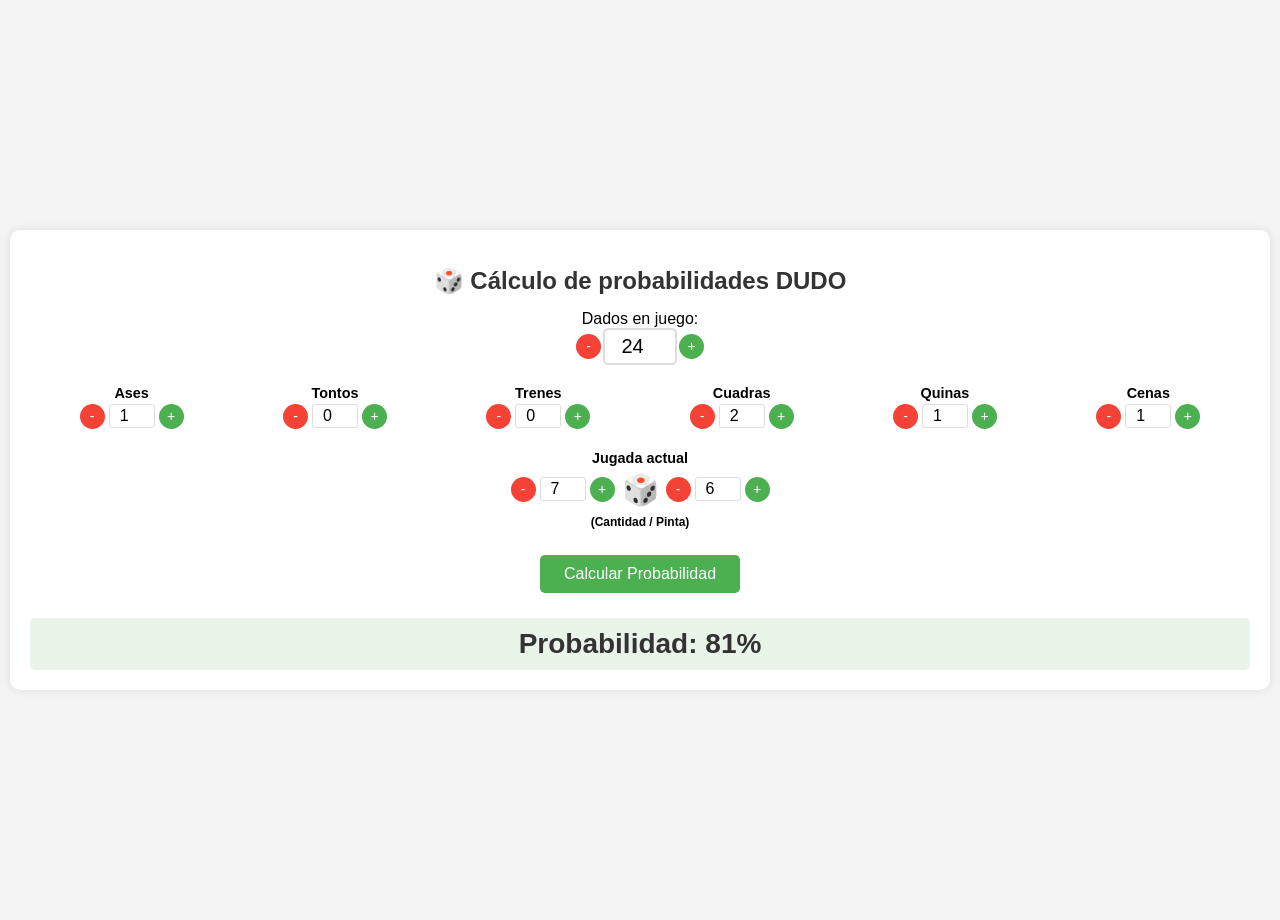
==== index.html @ 8270ee3e "Add files via upload" ====
<!DOCTYPE html>
<html lang="es">
<head>
    <meta charset="UTF-8">
    <meta name="viewport" content="width=device-width, initial-scale=1.0">
    <title>Cálculo de Probabilidades DUDO</title>
    <style>
        /* Contenido de style.css de dist */
        body { 
            font-family: Arial, sans-serif; 
            background-color: #f4f4f4; 
            margin: 0; 
            padding: 10px; 
            display: flex; 
            justify-content: center; 
            align-items: center; 
            min-height: 100vh; 
            font-size: 16px; 
        }
        .container { 
            text-align: center; 
            background: white; 
            padding: 20px; 
            border-radius: 10px; 
            box-shadow: 0 0 10px rgba(0,0,0,0.1); 
            max-width: 100%; 
            width: 100%; 
            box-sizing: border-box;
        }
        h1 { 
            color: #333; 
            margin-bottom: 15px; 
            font-size: 1.5em;
        }
        .dice-input { 
            font-size: 20px; 
            width: 60px; 
            text-align: center; 
            border: 2px solid #ddd; 
            border-radius: 5px; 
            padding: 5px;
        }
        .counts { 
            display: flex; 
            justify-content: space-around; 
            margin: 15px 0; 
            flex-wrap: wrap; 
        }
        .count-item { 
            display: flex; 
            flex-direction: column; 
            align-items: center; 
            margin: 5px; 
            min-width: 60px;
        }
        .label { 
            font-weight: bold; 
            margin-bottom: 3px; 
            font-size: 0.9em;
        }
        .input-group {
            display: flex;
            align-items: center;
            justify-content: center;
        }
        .count-input { 
            font-size: 16px; 
            width: 40px; 
            text-align: center; 
            border: 1px solid #ddd; 
            border-radius: 3px; 
            padding: 2px;
            margin: 0 2px;
            -webkit-appearance: none; 
        }
        .btn-plus, .btn-minus {
            background: #4CAF50;
            color: white;
            border: none;
            border-radius: 50%;
            width: 25px;
            height: 25px;
            font-size: 14px;
            cursor: pointer;
            margin: 0 2px;
        }
        .btn-minus { background: #f44336; }
        .btn-plus:hover, .btn-minus:hover { opacity: 0.8; }
        .current-roll { 
            margin: 15px 0; 
            font-size: 16px; 
        }
        .dice-display { 
            font-size: 30px; 
            color: #ff4500; 
            margin: 0 5px; 
        }
        .calculate-btn { 
            background-color: #4CAF50; 
            color: white; 
            padding: 10px 20px; 
            border: none; 
            border-radius: 5px; 
            cursor: pointer; 
            font-size: 16px; 
            margin: 10px; 
            width: 100%;
            max-width: 200px;
        }
        .calculate-btn:hover { 
            background-color: #45a049; 
        }
        .probability { 
            font-size: 28px; 
            font-weight: bold; 
            color: #333; 
            margin-top: 15px; 
            padding: 10px;
            background: #e8f5e8;
            border-radius: 5px;
            display: none; 
        }
        @media (max-width: 480px) {
            .counts { justify-content: center; }
            .count-item { margin: 5px 10px; }
            h1 { font-size: 1.2em; }
            .probability { font-size: 24px; }
        }
    </style>
</head>
<body>
    <div class="container">
        <h1>🎲 Cálculo de probabilidades DUDO</h1>
        
        <div>
            <label>Dados en juego: </label>
            <div class="input-group">
                <button class="btn-minus" onclick="changeValue('numDice', -1)">-</button>
                <input type="number" id="numDice" class="dice-input" value="24" min="1" max="100">
                <button class="btn-plus" onclick="changeValue('numDice', 1)">+</button>
            </div>
        </div>
        
        <div class="counts">
            <div class="count-item">
                <span class="label">Ases</span>
                <div class="input-group">
                    <button class="btn-minus" onclick="changeValue('aces', -1)">-</button>
                    <input type="number" id="aces" class="count-input" value="1" min="0">
                    <button class="btn-plus" onclick="changeValue('aces', 1)">+</button>
                </div>
            </div>
            <div class="count-item">
                <span class="label">Tontos</span>
                <div class="input-group">
                    <button class="btn-minus" onclick="changeValue('fools', -1)">-</button>
                    <input type="number" id="fools" class="count-input" value="0" min="0">
                    <button class="btn-plus" onclick="changeValue('fools', 1)">+</button>
                </div>
            </div>
            <div class="count-item">
                <span class="label">Trenes</span>
                <div class="input-group">
                    <button class="btn-minus" onclick="changeValue('trains', -1)">-</button>
                    <input type="number" id="trains" class="count-input" value="0" min="0">
                    <button class="btn-plus" onclick="changeValue('trains', 1)">+</button>
                </div>
            </div>
            <div class="count-item">
                <span class="label">Cuadras</span>
                <div class="input-group">
                    <button class="btn-minus" onclick="changeValue('squares', -1)">-</button>
                    <input type="number" id="squares" class="count-input" value="2" min="0">
                    <button class="btn-plus" onclick="changeValue('squares', 1)">+</button>
                </div>
            </div>
            <div class="count-item">
                <span class="label">Quinas</span>
                <div class="input-group">
                    <button class="btn-minus" onclick="changeValue('fives', -1)">-</button>
                    <input type="number" id="fives" class="count-input" value="1" min="0">
                    <button class="btn-plus" onclick="changeValue('fives', 1)">+</button>
                </div>
            </div>
            <div class="count-item">
                <span class="label">Cenas</span>
                <div class="input-group">
                    <button class="btn-minus" onclick="changeValue('dinners', -1)">-</button>
                    <input type="number" id="dinners" class="count-input" value="1" min="0">
                    <button class="btn-plus" onclick="changeValue('dinners', 1)">+</button>
                </div>
            </div>
        </div>
        
        <div class="current-roll">
            <span class="label">Jugada actual</span><br>
            <div class="input-group" style="margin: 5px;">
                <button class="btn-minus" onclick="changeValue('claimQuantity', -1)">-</button>
                <input type="number" id="claimQuantity" class="count-input" value="7" min="1" style="width: 40px; margin: 0 2px;">
                <button class="btn-plus" onclick="changeValue('claimQuantity', 1)">+</button>
                <span class="dice-display">🎲</span>
                <button class="btn-minus" onclick="changeValue('claimFace', -1)">-</button>
                <input type="number" id="claimFace" class="count-input" value="6" min="1" max="6" style="width: 40px; margin: 0 2px;">
                <button class="btn-plus" onclick="changeValue('claimFace', 1)">+</button>
            </div>
            <span class="label" style="font-size: 12px;">(Cantidad / Pinta)</span>
        </div>
        
        <button class="calculate-btn" onclick="calculateProbability()">Calcular Probabilidad</button>
        
        <div id="result" class="probability">
            Probabilidad: <span id="probValue">81%</span>
        </div>
    </div>

    <script>
        function changeValue(id, delta) {
            const input = document.getElementById(id);
            let value = parseInt(input.value) || 0;
            value = Math.max(input.min || 0, Math.min(input.max || Infinity, value + delta));
            input.value = value;
            calculateProbability(); // Recalcula automáticamente al cambiar
        }

        function calculateProbability() {
            const numDice = parseInt(document.getElementById('numDice').value) || 24;
            const counts = {
                1: parseInt(document.getElementById('aces').value) || 0,
                2: parseInt(document.getElementById('fools').value) || 0,
                3: parseInt(document.getElementById('trains').value) || 0,
                4: parseInt(document.getElementById('squares').value) || 0,
                5: parseInt(document.getElementById('fives').value) || 0,
                6: parseInt(document.getElementById('dinners').value) || 0
            };
            const claimQuantity = parseInt(document.getElementById('claimQuantity').value) || 7;
            const claimFace = parseInt(document.getElementById('claimFace').value) || 6;
            
            const revealed = Object.values(counts).reduce((a, b) => a + b, 0);
            const remaining = numDice - revealed;
            
            if (remaining < 0) {
                alert('Error: Dados revelados exceden el total.');
                return;
            }
            
            let relevantCount = 0;
            if (claimFace >= 1 && claimFace <= 6) {
                relevantCount += counts[claimFace];
                if (claimFace !== 1) relevantCount += counts[1];
            }
            
            const needed = Math.max(0, claimQuantity - relevantCount);
            
            if (needed === 0) {
                document.getElementById('probValue').textContent = '100%';
                document.getElementById('result').style.display = 'block';
                return;
            }
            
            const p = (claimFace >= 2) ? 2/6 : 1/6;
            let prob = 0;
            for (let k = needed; k <= remaining; k++) {
                const binom = binomialCoeff(remaining, k);
                prob += binom * Math.pow(p, k) * Math.pow(1 - p, remaining - k);
            }
            
            const percentage = Math.round(prob * 100);
            document.getElementById('probValue').textContent = percentage + '%';
            document.getElementById('result').style.display = 'block';
        }

        function binomialCoeff(n, k) {
            if (k > n || k < 0) return 0;
            if (k > n - k) k = n - k;
            let res = 1;
            for (let i = 0; i < k; i++) {
                res *= (n - i);
                res /= (i + 1);
            }
            return Math.round(res);
        }

        window.onload = function() {
            calculateProbability();
            document.querySelectorAll('input[type=number]').forEach(input => {
                input.addEventListener('input', calculateProbability);
            });
        };
    </script>
</body>
</html>
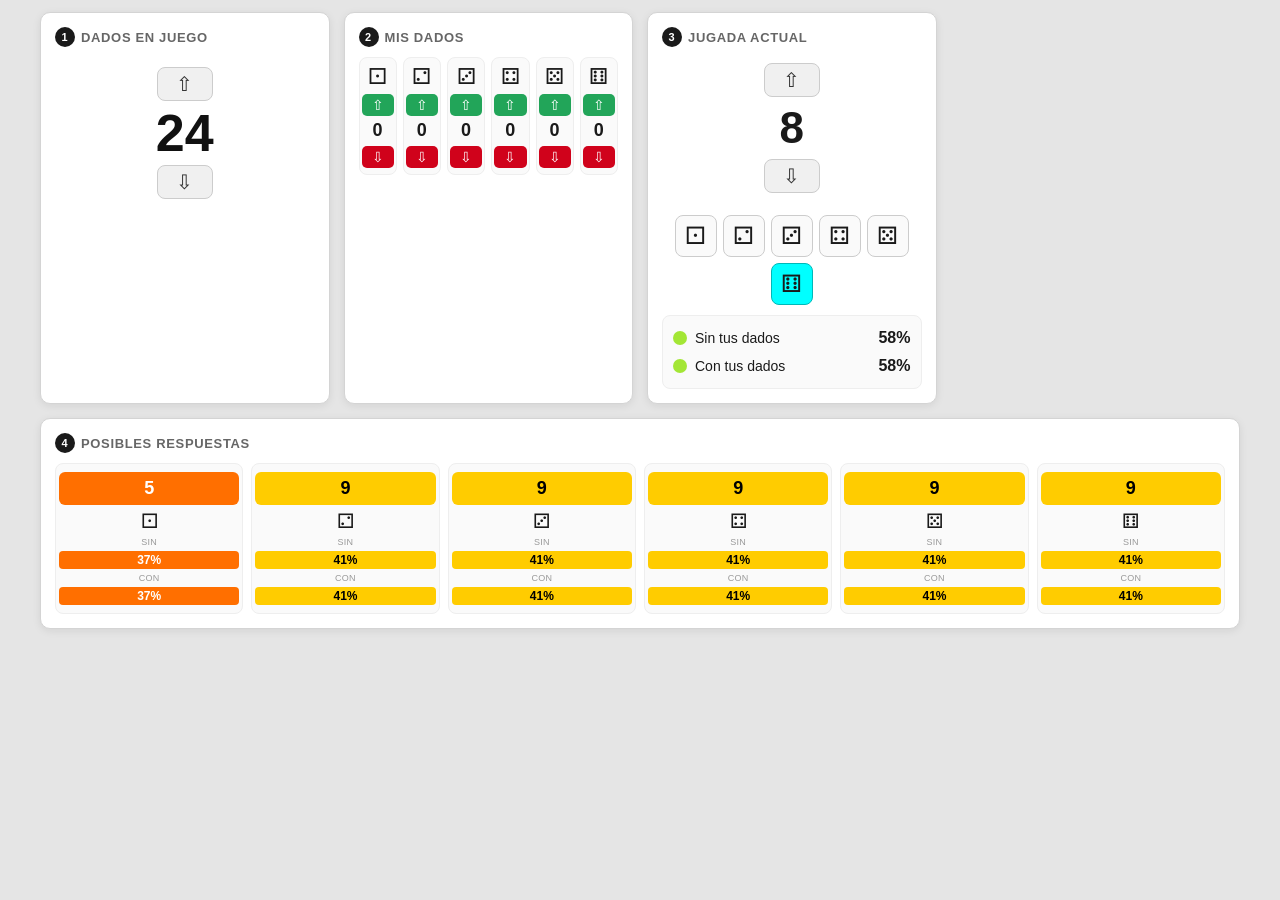
==== commit cfbef591: "Add files via upload" ====
--- a/index.html
+++ b/index.html
@@ -1,291 +1,60 @@
-<!DOCTYPE html>
-<html lang="es">
-<head>
-    <meta charset="UTF-8">
-    <meta name="viewport" content="width=device-width, initial-scale=1.0">
-    <title>Cálculo de Probabilidades DUDO</title>
-    <style>
-        /* Contenido de style.css de dist */
-        body { 
-            font-family: Arial, sans-serif; 
-            background-color: #f4f4f4; 
-            margin: 0; 
-            padding: 10px; 
-            display: flex; 
-            justify-content: center; 
-            align-items: center; 
-            min-height: 100vh; 
-            font-size: 16px; 
-        }
-        .container { 
-            text-align: center; 
-            background: white; 
-            padding: 20px; 
-            border-radius: 10px; 
-            box-shadow: 0 0 10px rgba(0,0,0,0.1); 
-            max-width: 100%; 
-            width: 100%; 
-            box-sizing: border-box;
-        }
-        h1 { 
-            color: #333; 
-            margin-bottom: 15px; 
-            font-size: 1.5em;
-        }
-        .dice-input { 
-            font-size: 20px; 
-            width: 60px; 
-            text-align: center; 
-            border: 2px solid #ddd; 
-            border-radius: 5px; 
-            padding: 5px;
-        }
-        .counts { 
-            display: flex; 
-            justify-content: space-around; 
-            margin: 15px 0; 
-            flex-wrap: wrap; 
-        }
-        .count-item { 
-            display: flex; 
-            flex-direction: column; 
-            align-items: center; 
-            margin: 5px; 
-            min-width: 60px;
-        }
-        .label { 
-            font-weight: bold; 
-            margin-bottom: 3px; 
-            font-size: 0.9em;
-        }
-        .input-group {
-            display: flex;
-            align-items: center;
-            justify-content: center;
-        }
-        .count-input { 
-            font-size: 16px; 
-            width: 40px; 
-            text-align: center; 
-            border: 1px solid #ddd; 
-            border-radius: 3px; 
-            padding: 2px;
-            margin: 0 2px;
-            -webkit-appearance: none; 
-        }
-        .btn-plus, .btn-minus {
-            background: #4CAF50;
-            color: white;
-            border: none;
-            border-radius: 50%;
-            width: 25px;
-            height: 25px;
-            font-size: 14px;
-            cursor: pointer;
-            margin: 0 2px;
-        }
-        .btn-minus { background: #f44336; }
-        .btn-plus:hover, .btn-minus:hover { opacity: 0.8; }
-        .current-roll { 
-            margin: 15px 0; 
-            font-size: 16px; 
-        }
-        .dice-display { 
-            font-size: 30px; 
-            color: #ff4500; 
-            margin: 0 5px; 
-        }
-        .calculate-btn { 
-            background-color: #4CAF50; 
-            color: white; 
-            padding: 10px 20px; 
-            border: none; 
-            border-radius: 5px; 
-            cursor: pointer; 
-            font-size: 16px; 
-            margin: 10px; 
-            width: 100%;
-            max-width: 200px;
-        }
-        .calculate-btn:hover { 
-            background-color: #45a049; 
-        }
-        .probability { 
-            font-size: 28px; 
-            font-weight: bold; 
-            color: #333; 
-            margin-top: 15px; 
-            padding: 10px;
-            background: #e8f5e8;
-            border-radius: 5px;
-            display: none; 
-        }
-        @media (max-width: 480px) {
-            .counts { justify-content: center; }
-            .count-item { margin: 5px 10px; }
-            h1 { font-size: 1.2em; }
-            .probability { font-size: 24px; }
-        }
-    </style>
-</head>
-<body>
-    <div class="container">
-        <h1>🎲 Cálculo de probabilidades DUDO</h1>
-        
-        <div>
-            <label>Dados en juego: </label>
-            <div class="input-group">
-                <button class="btn-minus" onclick="changeValue('numDice', -1)">-</button>
-                <input type="number" id="numDice" class="dice-input" value="24" min="1" max="100">
-                <button class="btn-plus" onclick="changeValue('numDice', 1)">+</button>
-            </div>
-        </div>
-        
-        <div class="counts">
-            <div class="count-item">
-                <span class="label">Ases</span>
-                <div class="input-group">
-                    <button class="btn-minus" onclick="changeValue('aces', -1)">-</button>
-                    <input type="number" id="aces" class="count-input" value="1" min="0">
-                    <button class="btn-plus" onclick="changeValue('aces', 1)">+</button>
-                </div>
-            </div>
-            <div class="count-item">
-                <span class="label">Tontos</span>
-                <div class="input-group">
-                    <button class="btn-minus" onclick="changeValue('fools', -1)">-</button>
-                    <input type="number" id="fools" class="count-input" value="0" min="0">
-                    <button class="btn-plus" onclick="changeValue('fools', 1)">+</button>
-                </div>
-            </div>
-            <div class="count-item">
-                <span class="label">Trenes</span>
-                <div class="input-group">
-                    <button class="btn-minus" onclick="changeValue('trains', -1)">-</button>
-                    <input type="number" id="trains" class="count-input" value="0" min="0">
-                    <button class="btn-plus" onclick="changeValue('trains', 1)">+</button>
-                </div>
-            </div>
-            <div class="count-item">
-                <span class="label">Cuadras</span>
-                <div class="input-group">
-                    <button class="btn-minus" onclick="changeValue('squares', -1)">-</button>
-                    <input type="number" id="squares" class="count-input" value="2" min="0">
-                    <button class="btn-plus" onclick="changeValue('squares', 1)">+</button>
-                </div>
-            </div>
-            <div class="count-item">
-                <span class="label">Quinas</span>
-                <div class="input-group">
-                    <button class="btn-minus" onclick="changeValue('fives', -1)">-</button>
-                    <input type="number" id="fives" class="count-input" value="1" min="0">
-                    <button class="btn-plus" onclick="changeValue('fives', 1)">+</button>
-                </div>
-            </div>
-            <div class="count-item">
-                <span class="label">Cenas</span>
-                <div class="input-group">
-                    <button class="btn-minus" onclick="changeValue('dinners', -1)">-</button>
-                    <input type="number" id="dinners" class="count-input" value="1" min="0">
-                    <button class="btn-plus" onclick="changeValue('dinners', 1)">+</button>
-                </div>
-            </div>
-        </div>
-        
-        <div class="current-roll">
-            <span class="label">Jugada actual</span><br>
-            <div class="input-group" style="margin: 5px;">
-                <button class="btn-minus" onclick="changeValue('claimQuantity', -1)">-</button>
-                <input type="number" id="claimQuantity" class="count-input" value="7" min="1" style="width: 40px; margin: 0 2px;">
-                <button class="btn-plus" onclick="changeValue('claimQuantity', 1)">+</button>
-                <span class="dice-display">🎲</span>
-                <button class="btn-minus" onclick="changeValue('claimFace', -1)">-</button>
-                <input type="number" id="claimFace" class="count-input" value="6" min="1" max="6" style="width: 40px; margin: 0 2px;">
-                <button class="btn-plus" onclick="changeValue('claimFace', 1)">+</button>
-            </div>
-            <span class="label" style="font-size: 12px;">(Cantidad / Pinta)</span>
-        </div>
-        
-        <button class="calculate-btn" onclick="calculateProbability()">Calcular Probabilidad</button>
-        
-        <div id="result" class="probability">
-            Probabilidad: <span id="probValue">81%</span>
-        </div>
-    </div>
-
-    <script>
-        function changeValue(id, delta) {
-            const input = document.getElementById(id);
-            let value = parseInt(input.value) || 0;
-            value = Math.max(input.min || 0, Math.min(input.max || Infinity, value + delta));
-            input.value = value;
-            calculateProbability(); // Recalcula automáticamente al cambiar
-        }
-
-        function calculateProbability() {
-            const numDice = parseInt(document.getElementById('numDice').value) || 24;
-            const counts = {
-                1: parseInt(document.getElementById('aces').value) || 0,
-                2: parseInt(document.getElementById('fools').value) || 0,
-                3: parseInt(document.getElementById('trains').value) || 0,
-                4: parseInt(document.getElementById('squares').value) || 0,
-                5: parseInt(document.getElementById('fives').value) || 0,
-                6: parseInt(document.getElementById('dinners').value) || 0
-            };
-            const claimQuantity = parseInt(document.getElementById('claimQuantity').value) || 7;
-            const claimFace = parseInt(document.getElementById('claimFace').value) || 6;
-            
-            const revealed = Object.values(counts).reduce((a, b) => a + b, 0);
-            const remaining = numDice - revealed;
-            
-            if (remaining < 0) {
-                alert('Error: Dados revelados exceden el total.');
-                return;
-            }
-            
-            let relevantCount = 0;
-            if (claimFace >= 1 && claimFace <= 6) {
-                relevantCount += counts[claimFace];
-                if (claimFace !== 1) relevantCount += counts[1];
-            }
-            
-            const needed = Math.max(0, claimQuantity - relevantCount);
-            
-            if (needed === 0) {
-                document.getElementById('probValue').textContent = '100%';
-                document.getElementById('result').style.display = 'block';
-                return;
-            }
-            
-            const p = (claimFace >= 2) ? 2/6 : 1/6;
-            let prob = 0;
-            for (let k = needed; k <= remaining; k++) {
-                const binom = binomialCoeff(remaining, k);
-                prob += binom * Math.pow(p, k) * Math.pow(1 - p, remaining - k);
-            }
-            
-            const percentage = Math.round(prob * 100);
-            document.getElementById('probValue').textContent = percentage + '%';
-            document.getElementById('result').style.display = 'block';
-        }
-
-        function binomialCoeff(n, k) {
-            if (k > n || k < 0) return 0;
-            if (k > n - k) k = n - k;
-            let res = 1;
-            for (let i = 0; i < k; i++) {
-                res *= (n - i);
-                res /= (i + 1);
-            }
-            return Math.round(res);
-        }
-
-        window.onload = function() {
-            calculateProbability();
-            document.querySelectorAll('input[type=number]').forEach(input => {
-                input.addEventListener('input', calculateProbability);
-            });
-        };
-    </script>
-</body>
-</html>+<!DOCTYPE html>
+<html lang="es">
+<head>
+<meta charset="UTF-8">
+<meta name="viewport" content="width=device-width, initial-scale=1.0, maximum-scale=1.0, user-scalable=no">
+<title>Calculadora de Probabilidades - Dudo</title>
+<link rel="stylesheet" href="styles.css">
+</head>
+<body>
+
+<div class="main-container">
+
+  <!-- Panel 1: Dados en juego -->
+  <div class="panel">
+    <div class="panel-title"><span class="panel-num">1</span> Dados en juego</div>
+    <div class="total-dice-control">
+      <button class="arrow-btn" id="totalUp">⇧</button>
+      <div class="total-number" id="totalDiceDisplay">24</div>
+      <button class="arrow-btn" id="totalDown">⇩</button>
+    </div>
+  </div>
+
+  <!-- Panel 2: Mis dados -->
+  <div class="panel">
+    <div class="panel-title"><span class="panel-num">2</span> Mis dados</div>
+    <div class="mydice-grid" id="myDiceGrid"></div>
+  </div>
+
+  <!-- Panel 3: Jugada actual -->
+  <div class="panel">
+    <div class="panel-title"><span class="panel-num">3</span> Jugada actual</div>
+    <div class="current-play-control">
+      <button class="arrow-btn" id="qtyUp">⇧</button>
+      <div class="current-qty" id="currentQtyDisplay">8</div>
+      <button class="arrow-btn" id="qtyDown">⇩</button>
+    </div>
+    <div class="face-selector" id="faceSelector"></div>
+    <div class="results-box">
+      <div class="result-row">
+        <span class="label"><span class="status-dot" id="dotSin"></span> Sin tus dados</span>
+        <span class="result-pct" id="pctSin">0%</span>
+      </div>
+      <div class="result-row">
+        <span class="label"><span class="status-dot" id="dotCon"></span> Con tus dados</span>
+        <span class="result-pct" id="pctCon">0%</span>
+      </div>
+    </div>
+  </div>
+
+  <!-- Panel 4: Posibles respuestas -->
+  <div class="panel panel-full">
+    <div class="panel-title"><span class="panel-num">4</span> Posibles respuestas</div>
+    <div class="responses-grid" id="responsesGrid"></div>
+  </div>
+
+</div>
+
+<script src="script.js"></script>
+</body>
+</html>
--- a/styles.css
+++ b/styles.css
@@ -0,0 +1,251 @@
+* { box-sizing: border-box; margin: 0; padding: 0; }
+html, body {
+  background: #e5e5e5;
+  font-family: -apple-system, BlinkMacSystemFont, "Segoe UI", Roboto, Arial, sans-serif;
+  color: #1a1a1a;
+  width: 100%;
+  height: 100%;
+}
+body { padding: 12px; }
+
+.main-container {
+  display: grid;
+  grid-template-columns: repeat(auto-fit, minmax(280px, 1fr));
+  gap: 14px;
+  max-width: 1200px;
+  margin: 0 auto;
+}
+
+.panel {
+  background: #ffffff;
+  border: 1px solid #d4d4d4;
+  border-radius: 10px;
+  box-shadow: 0 2px 8px rgba(0,0,0,0.08);
+  padding: 14px;
+}
+
+.panel-title {
+  font-size: 13px;
+  font-weight: 700;
+  text-transform: uppercase;
+  letter-spacing: 0.05em;
+  color: #666;
+  margin-bottom: 10px;
+  display: flex;
+  align-items: center;
+  gap: 6px;
+}
+.panel-num {
+  background: #1a1a1a;
+  color: #fff;
+  width: 20px;
+  height: 20px;
+  border-radius: 50%;
+  display: inline-flex;
+  align-items: center;
+  justify-content: center;
+  font-size: 11px;
+}
+
+.panel-full { grid-column: 1 / -1; }
+
+/* Panel 1: Dados en juego */
+.total-dice-control {
+  display: flex;
+  flex-direction: column;
+  align-items: center;
+  justify-content: center;
+  gap: 6px;
+  padding: 10px 0;
+}
+.arrow-btn {
+  background: #f0f0f0;
+  border: 1px solid #ccc;
+  border-radius: 8px;
+  font-size: 20px;
+  width: 56px;
+  height: 34px;
+  cursor: pointer;
+  color: #333;
+  line-height: 1;
+  user-select: none;
+  -webkit-tap-highlight-color: transparent;
+}
+.arrow-btn:active { background: #ddd; }
+.total-number {
+  font-size: 52px;
+  font-weight: 800;
+  color: #111;
+  line-height: 1;
+}
+
+/* Panel 2: Mis dados */
+.mydice-grid {
+  display: grid;
+  grid-template-columns: repeat(6, 1fr);
+  gap: 6px;
+}
+.mydice-col {
+  display: flex;
+  flex-direction: column;
+  align-items: center;
+  gap: 4px;
+  padding: 6px 2px;
+  background: #fafafa;
+  border-radius: 8px;
+  border: 1px solid #eee;
+}
+.die-icon { font-size: 22px; }
+.mydice-count {
+  font-size: 18px;
+  font-weight: 700;
+  min-height: 22px;
+}
+.mini-btn {
+  width: 100%;
+  border: none;
+  border-radius: 5px;
+  font-size: 14px;
+  padding: 3px 0;
+  cursor: pointer;
+  color: #fff;
+  -webkit-tap-highlight-color: transparent;
+}
+.mini-btn.up { background: #22a559; }
+.mini-btn.down { background: #d0021b; }
+.mini-btn:active { filter: brightness(0.9); }
+
+/* Panel 3: Jugada actual */
+.current-play-control {
+  display: flex;
+  flex-direction: column;
+  align-items: center;
+  gap: 6px;
+  padding: 6px 0 12px 0;
+}
+.current-qty {
+  font-size: 44px;
+  font-weight: 800;
+}
+.face-selector {
+  display: flex;
+  justify-content: center;
+  gap: 6px;
+  flex-wrap: wrap;
+  margin: 10px 0;
+}
+.face-option {
+  font-size: 24px;
+  width: 42px;
+  height: 42px;
+  display: flex;
+  align-items: center;
+  justify-content: center;
+  border: 1px solid #ccc;
+  border-radius: 8px;
+  background: #fafafa;
+  cursor: pointer;
+  -webkit-tap-highlight-color: transparent;
+}
+.face-option.selected {
+  background: #00ffff;
+  border-color: #00b8b8;
+}
+.results-box {
+  border: 1px solid #eee;
+  border-radius: 8px;
+  padding: 8px 10px;
+  background: #fafafa;
+}
+.result-row {
+  display: flex;
+  align-items: center;
+  justify-content: space-between;
+  padding: 5px 0;
+  font-size: 14px;
+}
+.result-row .label { display: flex; align-items: center; gap: 8px; }
+.status-dot {
+  width: 14px;
+  height: 14px;
+  border-radius: 50%;
+  display: inline-block;
+  flex-shrink: 0;
+}
+.result-pct { font-weight: 800; font-size: 16px; }
+
+/* Panel 4: Posibles respuestas */
+.responses-grid {
+  display: grid;
+  grid-template-columns: repeat(6, 1fr);
+  gap: 8px;
+}
+.response-cell {
+  display: flex;
+  flex-direction: column;
+  align-items: center;
+  gap: 4px;
+  background: #fafafa;
+  border: 1px solid #eee;
+  border-radius: 8px;
+  padding: 8px 3px;
+}
+.qty-btn {
+  border: none;
+  border-radius: 6px;
+  font-size: 18px;
+  font-weight: 800;
+  width: 100%;
+  padding: 6px 0;
+  cursor: pointer;
+  -webkit-tap-highlight-color: transparent;
+}
+.qty-btn:active { filter: brightness(0.92); }
+.resp-die-icon { font-size: 20px; }
+.prob-row {
+  width: 100%;
+  text-align: center;
+  font-size: 12px;
+  font-weight: 700;
+  border-radius: 4px;
+  padding: 2px 0;
+}
+.prob-label {
+  font-size: 9px;
+  text-transform: uppercase;
+  color: #999;
+  letter-spacing: 0.03em;
+}
+
+/* Sistema de riesgo de 9 colores */
+.risk-0-10   { background: #580007; color: #ffffff; border: 1px solid #3a0005; }
+.risk-10-20  { background: #90000b; color: #ffffff; }
+.risk-20-30  { background: #d00014; color: #ffffff; }
+.risk-30-40  { background: #ff6f00; color: #ffffff; }
+.risk-40-50  { background: #ffcc00; color: #000000; }
+.risk-50-60  { background: #a3e635; color: #000000; }
+.risk-60-70  { background: #22c55e; color: #ffffff; }
+.risk-70-80  { background: #166534; color: #ffffff; }
+.risk-80-100 { background: #064e3b; color: #ffffff; }
+
+@media (max-height: 450px) and (orientation: landscape) {
+  body { padding: 6px; }
+  .main-container { gap: 8px; }
+  .panel { padding: 8px; }
+  .panel-title { font-size: 11px; margin-bottom: 6px; }
+  .panel-num { width: 16px; height: 16px; font-size: 9px; }
+  .total-number { font-size: 34px; }
+  .arrow-btn { width: 44px; height: 26px; font-size: 16px; }
+  .die-icon { font-size: 16px; }
+  .mydice-count { font-size: 14px; min-height: 16px; }
+  .mini-btn { font-size: 11px; padding: 2px 0; }
+  .current-qty { font-size: 30px; }
+  .face-option { width: 30px; height: 30px; font-size: 17px; }
+  .result-row { font-size: 11px; padding: 3px 0; }
+  .result-pct { font-size: 13px; }
+  .status-dot { width: 10px; height: 10px; }
+  .qty-btn { font-size: 13px; padding: 3px 0; }
+  .resp-die-icon { font-size: 14px; }
+  .prob-row { font-size: 9px; }
+  .prob-label { font-size: 7px; }
+}
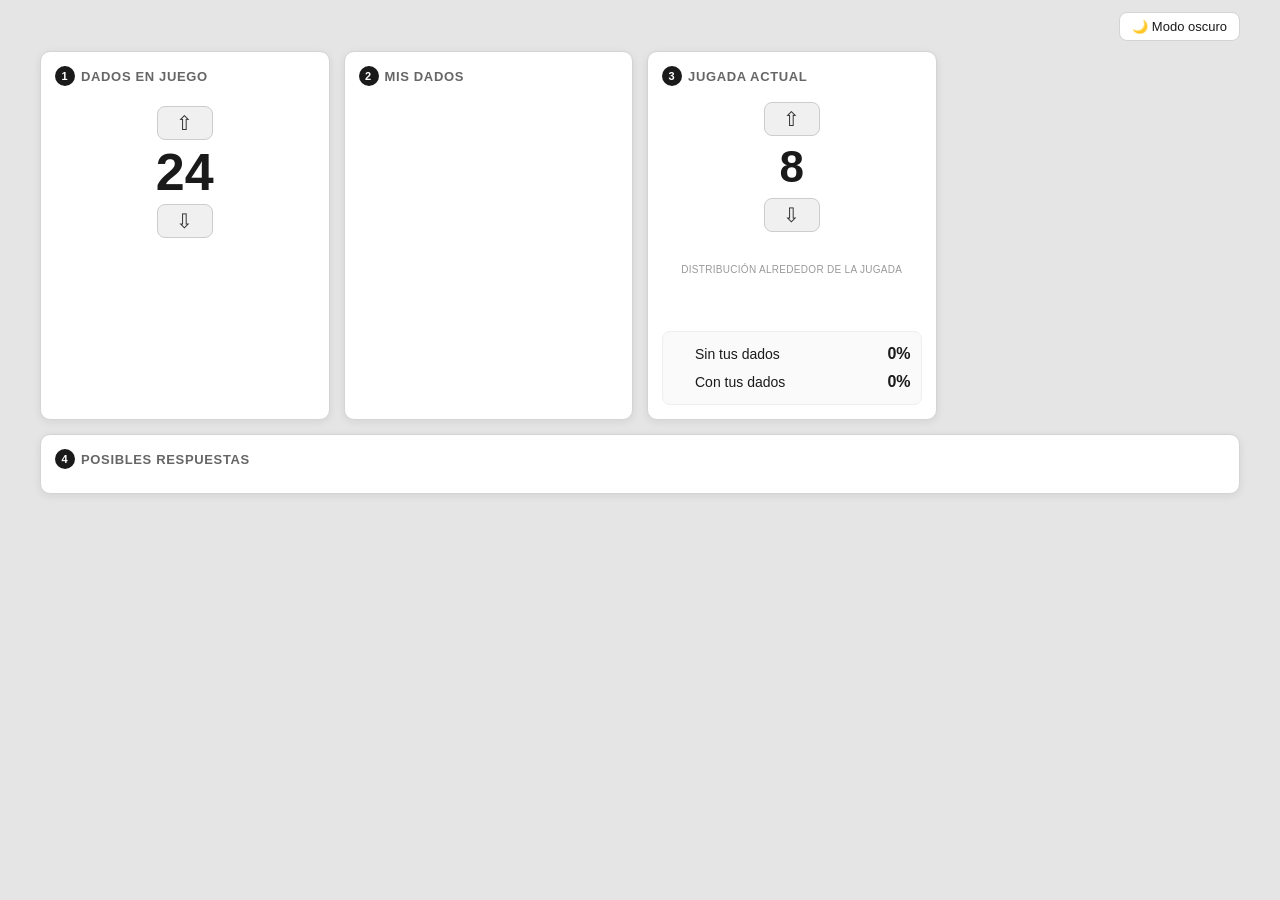
==== commit baec50c6: "Add files via upload" ====
--- a/index.html
+++ b/index.html
@@ -8,15 +8,19 @@
 </head>
 <body>
 
+<div class="top-bar">
+  <button id="themeToggle" class="theme-toggle" aria-pressed="false">🌙 Modo oscuro</button>
+</div>
+
 <div class="main-container">
 
   <!-- Panel 1: Dados en juego -->
   <div class="panel">
     <div class="panel-title"><span class="panel-num">1</span> Dados en juego</div>
     <div class="total-dice-control">
-      <button class="arrow-btn" id="totalUp">⇧</button>
-      <div class="total-number" id="totalDiceDisplay">24</div>
-      <button class="arrow-btn" id="totalDown">⇩</button>
+      <button class="arrow-btn" id="totalUp" aria-label="Aumentar el total de dados en juego">⇧</button>
+      <div class="total-number" id="totalDiceDisplay" aria-live="polite">24</div>
+      <button class="arrow-btn" id="totalDown" aria-label="Disminuir el total de dados en juego">⇩</button>
     </div>
   </div>
 
@@ -30,12 +34,18 @@
   <div class="panel">
     <div class="panel-title"><span class="panel-num">3</span> Jugada actual</div>
     <div class="current-play-control">
-      <button class="arrow-btn" id="qtyUp">⇧</button>
-      <div class="current-qty" id="currentQtyDisplay">8</div>
-      <button class="arrow-btn" id="qtyDown">⇩</button>
+      <button class="arrow-btn" id="qtyUp" aria-label="Aumentar la cantidad de la jugada actual">⇧</button>
+      <div class="current-qty" id="currentQtyDisplay" aria-live="polite">8</div>
+      <button class="arrow-btn" id="qtyDown" aria-label="Disminuir la cantidad de la jugada actual">⇩</button>
     </div>
     <div class="face-selector" id="faceSelector"></div>
-    <div class="results-box">
+
+    <div class="dist-chart-wrapper">
+      <div class="dist-chart-label">Distribución alrededor de la jugada</div>
+      <div class="dist-chart" id="distChart"></div>
+    </div>
+
+    <div class="results-box" aria-live="polite">
       <div class="result-row">
         <span class="label"><span class="status-dot" id="dotSin"></span> Sin tus dados</span>
         <span class="result-pct" id="pctSin">0%</span>
@@ -55,6 +65,9 @@
 
 </div>
 
-<script src="script.js"></script>
+<script src="js/probabilidad.js"></script>
+<script src="js/reglas.js"></script>
+<script src="js/interfaz.js"></script>
+<script src="js/main.js"></script>
 </body>
 </html>
--- a/styles.css
+++ b/styles.css
@@ -1,12 +1,67 @@
+:root {
+  --bg: #e5e5e5;
+  --panel-bg: #ffffff;
+  --panel-border: #d4d4d4;
+  --panel-shadow: rgba(0, 0, 0, 0.08);
+  --text: #1a1a1a;
+  --text-muted: #666;
+  --text-faint: #999;
+  --cell-bg: #fafafa;
+  --cell-border: #eeeeee;
+  --arrow-bg: #f0f0f0;
+  --arrow-border: #cccccc;
+  --arrow-text: #333333;
+  --arrow-active: #dddddd;
+}
+
+.dark-mode {
+  --bg: #121212;
+  --panel-bg: #1e1e1e;
+  --panel-border: #333333;
+  --panel-shadow: rgba(0, 0, 0, 0.5);
+  --text: #f0f0f0;
+  --text-muted: #b0b0b0;
+  --text-faint: #888888;
+  --cell-bg: #2a2a2a;
+  --cell-border: #3a3a3a;
+  --arrow-bg: #2a2a2a;
+  --arrow-border: #4a4a4a;
+  --arrow-text: #eeeeee;
+  --arrow-active: #3a3a3a;
+}
+
 * { box-sizing: border-box; margin: 0; padding: 0; }
 html, body {
-  background: #e5e5e5;
+  background: var(--bg);
   font-family: -apple-system, BlinkMacSystemFont, "Segoe UI", Roboto, Arial, sans-serif;
-  color: #1a1a1a;
+  color: var(--text);
   width: 100%;
   height: 100%;
+  transition: background-color 0.25s ease, color 0.25s ease;
 }
 body { padding: 12px; }
+
+/* Botón de modo oscuro */
+.top-bar {
+  max-width: 1200px;
+  margin: 0 auto 10px auto;
+  display: flex;
+  justify-content: flex-end;
+}
+.theme-toggle {
+  background: var(--panel-bg);
+  color: var(--text);
+  border: 1px solid var(--panel-border);
+  border-radius: 8px;
+  padding: 6px 12px;
+  font-size: 13px;
+  cursor: pointer;
+  transition: background-color 0.25s ease, color 0.25s ease;
+}
+.theme-toggle:focus-visible {
+  outline: 2px solid #00b8b8;
+  outline-offset: 2px;
+}
 
 .main-container {
   display: grid;
@@ -17,11 +72,12 @@
 }
 
 .panel {
-  background: #ffffff;
-  border: 1px solid #d4d4d4;
+  background: var(--panel-bg);
+  border: 1px solid var(--panel-border);
   border-radius: 10px;
-  box-shadow: 0 2px 8px rgba(0,0,0,0.08);
+  box-shadow: 0 2px 8px var(--panel-shadow);
   padding: 14px;
+  transition: background-color 0.25s ease, border-color 0.25s ease;
 }
 
 .panel-title {
@@ -29,15 +85,15 @@
   font-weight: 700;
   text-transform: uppercase;
   letter-spacing: 0.05em;
-  color: #666;
+  color: var(--text-muted);
   margin-bottom: 10px;
   display: flex;
   align-items: center;
   gap: 6px;
 }
 .panel-num {
-  background: #1a1a1a;
-  color: #fff;
+  background: var(--text);
+  color: var(--panel-bg);
   width: 20px;
   height: 20px;
   border-radius: 50%;
@@ -45,9 +101,21 @@
   align-items: center;
   justify-content: center;
   font-size: 11px;
+  transition: background-color 0.25s ease, color 0.25s ease;
 }
 
 .panel-full { grid-column: 1 / -1; }
+
+/* Botones de flecha, focus visible para accesibilidad de teclado */
+.arrow-btn, .mini-btn, .face-option, .qty-btn, .theme-toggle {
+  outline-offset: 2px;
+}
+.arrow-btn:focus-visible,
+.mini-btn:focus-visible,
+.face-option:focus-visible,
+.qty-btn:focus-visible {
+  outline: 2px solid #00b8b8;
+}
 
 /* Panel 1: Dados en juego */
 .total-dice-control {
@@ -59,23 +127,24 @@
   padding: 10px 0;
 }
 .arrow-btn {
-  background: #f0f0f0;
-  border: 1px solid #ccc;
+  background: var(--arrow-bg);
+  border: 1px solid var(--arrow-border);
   border-radius: 8px;
   font-size: 20px;
   width: 56px;
   height: 34px;
   cursor: pointer;
-  color: #333;
+  color: var(--arrow-text);
   line-height: 1;
   user-select: none;
   -webkit-tap-highlight-color: transparent;
-}
-.arrow-btn:active { background: #ddd; }
+  transition: background-color 0.15s ease;
+}
+.arrow-btn:active { background: var(--arrow-active); }
 .total-number {
   font-size: 52px;
   font-weight: 800;
-  color: #111;
+  color: var(--text);
   line-height: 1;
 }
 
@@ -91,9 +160,10 @@
   align-items: center;
   gap: 4px;
   padding: 6px 2px;
-  background: #fafafa;
-  border-radius: 8px;
-  border: 1px solid #eee;
+  background: var(--cell-bg);
+  border-radius: 8px;
+  border: 1px solid var(--cell-border);
+  transition: background-color 0.25s ease, border-color 0.25s ease;
 }
 .die-icon { font-size: 22px; }
 .mydice-count {
@@ -141,21 +211,54 @@
   display: flex;
   align-items: center;
   justify-content: center;
-  border: 1px solid #ccc;
-  border-radius: 8px;
-  background: #fafafa;
+  border: 1px solid var(--arrow-border);
+  border-radius: 8px;
+  background: var(--cell-bg);
   cursor: pointer;
   -webkit-tap-highlight-color: transparent;
+  transition: background-color 0.15s ease, border-color 0.15s ease;
 }
 .face-option.selected {
   background: #00ffff;
   border-color: #00b8b8;
 }
+
+/* Mini gráfico de distribución */
+.dist-chart-wrapper { margin-bottom: 10px; }
+.dist-chart-label {
+  font-size: 10px;
+  text-transform: uppercase;
+  letter-spacing: 0.03em;
+  color: var(--text-faint);
+  text-align: center;
+  margin-bottom: 4px;
+}
+.dist-chart {
+  display: flex;
+  align-items: flex-end;
+  justify-content: center;
+  gap: 4px;
+  height: 42px;
+  padding: 0 4px;
+}
+.dist-bar {
+  flex: 1;
+  max-width: 22px;
+  min-height: 2px;
+  background: var(--cell-border);
+  border-radius: 2px 2px 0 0;
+  transition: height 0.2s ease, background-color 0.2s ease;
+}
+.dist-bar.current {
+  background: #00b8b8;
+}
+
 .results-box {
-  border: 1px solid #eee;
+  border: 1px solid var(--cell-border);
   border-radius: 8px;
   padding: 8px 10px;
-  background: #fafafa;
+  background: var(--cell-bg);
+  transition: background-color 0.25s ease, border-color 0.25s ease;
 }
 .result-row {
   display: flex;
@@ -171,8 +274,27 @@
   border-radius: 50%;
   display: inline-block;
   flex-shrink: 0;
-}
-.result-pct { font-weight: 800; font-size: 16px; }
+  transition: background-color 0.2s ease;
+}
+.result-pct {
+  font-weight: 800;
+  font-size: 16px;
+  display: inline-flex;
+  align-items: center;
+  gap: 6px;
+}
+
+/* Insignias de casos límite (imposible / segura) */
+.badge {
+  font-size: 10px;
+  font-weight: 700;
+  text-transform: uppercase;
+  letter-spacing: 0.03em;
+  padding: 2px 6px;
+  border-radius: 10px;
+  background: var(--text);
+  color: var(--panel-bg);
+}
 
 /* Panel 4: Posibles respuestas */
 .responses-grid {
@@ -185,10 +307,11 @@
   flex-direction: column;
   align-items: center;
   gap: 4px;
-  background: #fafafa;
-  border: 1px solid #eee;
+  background: var(--cell-bg);
+  border: 1px solid var(--cell-border);
   border-radius: 8px;
   padding: 8px 3px;
+  transition: background-color 0.25s ease, border-color 0.25s ease;
 }
 .qty-btn {
   border: none;
@@ -199,6 +322,7 @@
   padding: 6px 0;
   cursor: pointer;
   -webkit-tap-highlight-color: transparent;
+  transition: background-color 0.2s ease, color 0.2s ease;
 }
 .qty-btn:active { filter: brightness(0.92); }
 .resp-die-icon { font-size: 20px; }
@@ -209,24 +333,27 @@
   font-weight: 700;
   border-radius: 4px;
   padding: 2px 0;
+  transition: background-color 0.2s ease, color 0.2s ease;
 }
 .prob-label {
   font-size: 9px;
   text-transform: uppercase;
-  color: #999;
+  color: var(--text-faint);
   letter-spacing: 0.03em;
 }
 
-/* Sistema de riesgo de 9 colores */
+/* Sistema de riesgo de 9 colores. Se agrega un borde sutil en cada
+   clase para reforzar el contraste de borde contra fondos claros u
+   oscuros, además del contraste de texto ya verificado (AA o superior) */
 .risk-0-10   { background: #580007; color: #ffffff; border: 1px solid #3a0005; }
-.risk-10-20  { background: #90000b; color: #ffffff; }
-.risk-20-30  { background: #d00014; color: #ffffff; }
-.risk-30-40  { background: #ff6f00; color: #ffffff; }
-.risk-40-50  { background: #ffcc00; color: #000000; }
-.risk-50-60  { background: #a3e635; color: #000000; }
-.risk-60-70  { background: #22c55e; color: #ffffff; }
-.risk-70-80  { background: #166534; color: #ffffff; }
-.risk-80-100 { background: #064e3b; color: #ffffff; }
+.risk-10-20  { background: #90000b; color: #ffffff; border: 1px solid #660008; }
+.risk-20-30  { background: #d00014; color: #ffffff; border: 1px solid #99000e; }
+.risk-30-40  { background: #ff6f00; color: #ffffff; border: 1px solid #cc5900; }
+.risk-40-50  { background: #ffcc00; color: #000000; border: 1px solid #cca300; }
+.risk-50-60  { background: #a3e635; color: #000000; border: 1px solid #7fb823; }
+.risk-60-70  { background: #22c55e; color: #ffffff; border: 1px solid #1a9c49; }
+.risk-70-80  { background: #166534; color: #ffffff; border: 1px solid #0f4a26; }
+.risk-80-100 { background: #064e3b; color: #ffffff; border: 1px solid #033227; }
 
 @media (max-height: 450px) and (orientation: landscape) {
   body { padding: 6px; }
@@ -241,6 +368,7 @@
   .mini-btn { font-size: 11px; padding: 2px 0; }
   .current-qty { font-size: 30px; }
   .face-option { width: 30px; height: 30px; font-size: 17px; }
+  .dist-chart { height: 26px; }
   .result-row { font-size: 11px; padding: 3px 0; }
   .result-pct { font-size: 13px; }
   .status-dot { width: 10px; height: 10px; }
@@ -248,4 +376,11 @@
   .resp-die-icon { font-size: 14px; }
   .prob-row { font-size: 9px; }
   .prob-label { font-size: 7px; }
-}
+  .badge { font-size: 8px; padding: 1px 4px; }
+}
+
+@media (prefers-reduced-motion: reduce) {
+  * {
+    transition-duration: 0.001ms !important;
+  }
+}
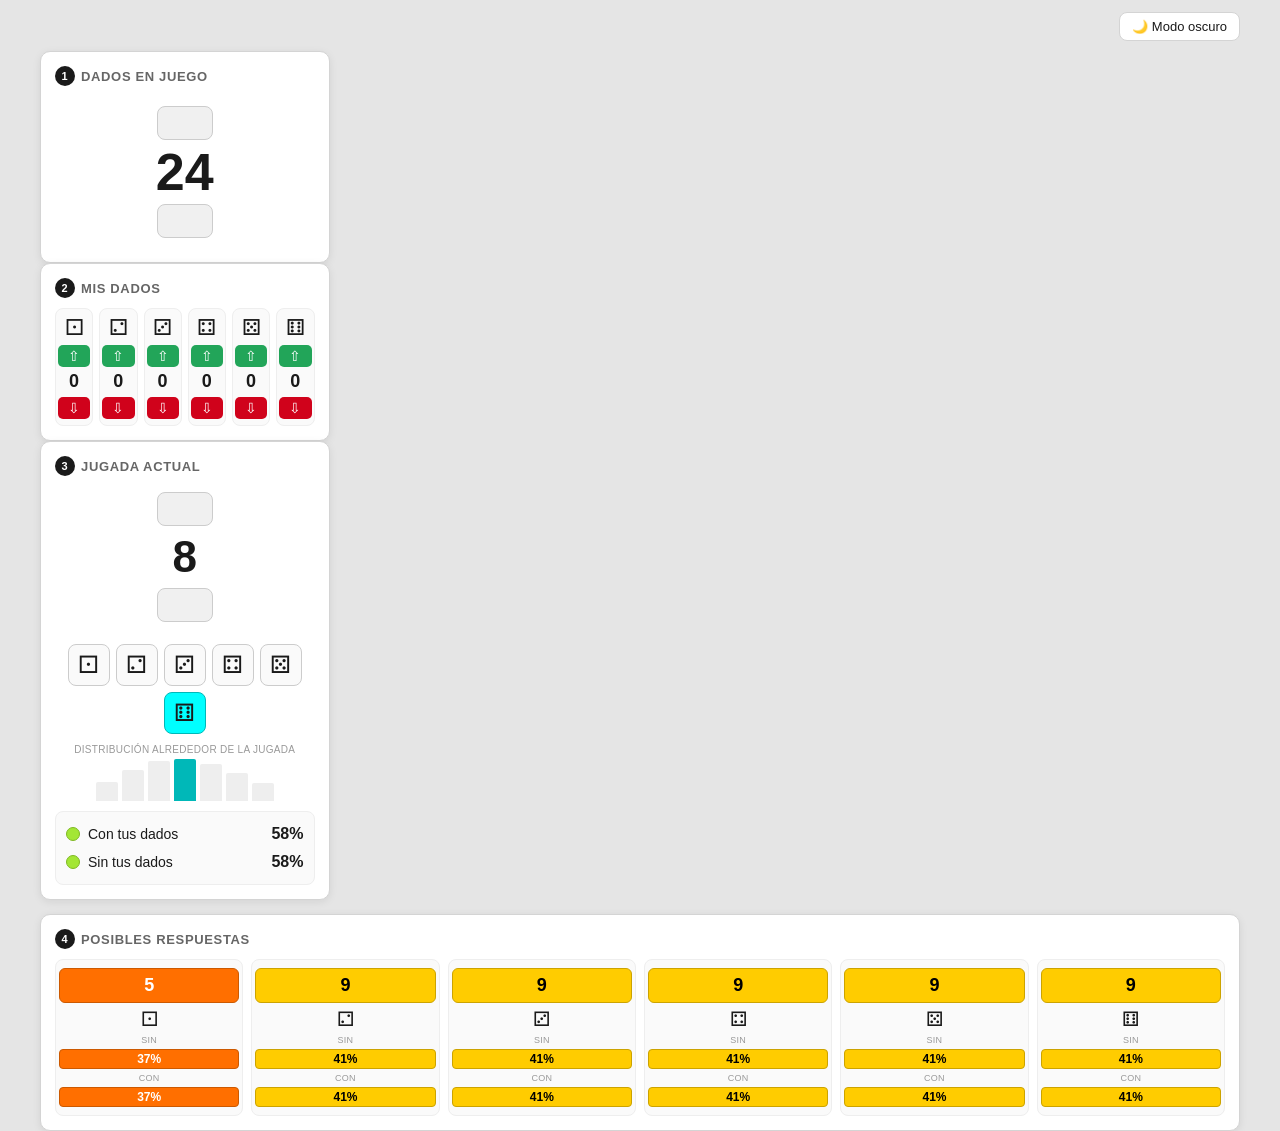
==== commit 5412aefc: "Refactor panels for better structure and clarity" ====
--- a/index.html
+++ b/index.html
@@ -14,47 +14,59 @@
 
 <div class="main-container">
 
-  <!-- Panel 1: Dados en juego -->
-  <div class="panel">
-    <div class="panel-title"><span class="panel-num">1</span> Dados en juego</div>
-    <div class="total-dice-control">
-      <button class="arrow-btn" id="totalUp" aria-label="Aumentar el total de dados en juego">⇧</button>
-      <div class="total-number" id="totalDiceDisplay" aria-live="polite">24</div>
-      <button class="arrow-btn" id="totalDown" aria-label="Disminuir el total de dados en juego">⇩</button>
-    </div>
-  </div>
+  <div class="top-row">
 
-  <!-- Panel 2: Mis dados -->
-  <div class="panel">
-    <div class="panel-title"><span class="panel-num">2</span> Mis dados</div>
-    <div class="mydice-grid" id="myDiceGrid"></div>
-  </div>
-
-  <!-- Panel 3: Jugada actual -->
-  <div class="panel">
-    <div class="panel-title"><span class="panel-num">3</span> Jugada actual</div>
-    <div class="current-play-control">
-      <button class="arrow-btn" id="qtyUp" aria-label="Aumentar la cantidad de la jugada actual">⇧</button>
-      <div class="current-qty" id="currentQtyDisplay" aria-live="polite">8</div>
-      <button class="arrow-btn" id="qtyDown" aria-label="Disminuir la cantidad de la jugada actual">⇩</button>
-    </div>
-    <div class="face-selector" id="faceSelector"></div>
-
-    <div class="dist-chart-wrapper">
-      <div class="dist-chart-label">Distribución alrededor de la jugada</div>
-      <div class="dist-chart" id="distChart"></div>
+    <!-- Panel 1: Dados en juego -->
+    <div class="panel">
+      <div class="panel-title"><span class="panel-num">1</span> Dados en juego</div>
+      <div class="total-dice-control">
+        <button class="arrow-btn" id="totalUp" aria-label="Aumentar el total de dados en juego">
+          <span class="arrow-icon up" aria-hidden="true"></span>
+        </button>
+        <div class="total-number" id="totalDiceDisplay" aria-live="polite">24</div>
+        <button class="arrow-btn" id="totalDown" aria-label="Disminuir el total de dados en juego">
+          <span class="arrow-icon down" aria-hidden="true"></span>
+        </button>
+      </div>
     </div>
 
-    <div class="results-box" aria-live="polite">
-      <div class="result-row">
-        <span class="label"><span class="status-dot" id="dotSin"></span> Sin tus dados</span>
-        <span class="result-pct" id="pctSin">0%</span>
+    <!-- Panel 2: Mis dados -->
+    <div class="panel">
+      <div class="panel-title"><span class="panel-num">2</span> Mis dados</div>
+      <div class="mydice-grid" id="myDiceGrid"></div>
+    </div>
+
+    <!-- Panel 3: Jugada actual -->
+    <div class="panel">
+      <div class="panel-title"><span class="panel-num">3</span> Jugada actual</div>
+      <div class="current-play-control">
+        <button class="arrow-btn" id="qtyUp" aria-label="Aumentar la cantidad de la jugada actual">
+          <span class="arrow-icon up" aria-hidden="true"></span>
+        </button>
+        <div class="current-qty" id="currentQtyDisplay" aria-live="polite">8</div>
+        <button class="arrow-btn" id="qtyDown" aria-label="Disminuir la cantidad de la jugada actual">
+          <span class="arrow-icon down" aria-hidden="true"></span>
+        </button>
       </div>
-      <div class="result-row">
-        <span class="label"><span class="status-dot" id="dotCon"></span> Con tus dados</span>
-        <span class="result-pct" id="pctCon">0%</span>
+      <div class="face-selector" id="faceSelector"></div>
+
+      <div class="dist-chart-wrapper">
+        <div class="dist-chart-label">Distribución alrededor de la jugada</div>
+        <div class="dist-chart" id="distChart"></div>
+      </div>
+
+      <div class="results-box" aria-live="polite">
+        <div class="result-row">
+          <span class="label"><span class="status-dot" id="dotCon"></span> Con tus dados</span>
+          <span class="result-pct" id="pctCon">0%</span>
+        </div>
+        <div class="result-row">
+          <span class="label"><span class="status-dot" id="dotSin"></span> Sin tus dados</span>
+          <span class="result-pct" id="pctSin">0%</span>
+        </div>
       </div>
     </div>
+
   </div>
 
   <!-- Panel 4: Posibles respuestas -->
